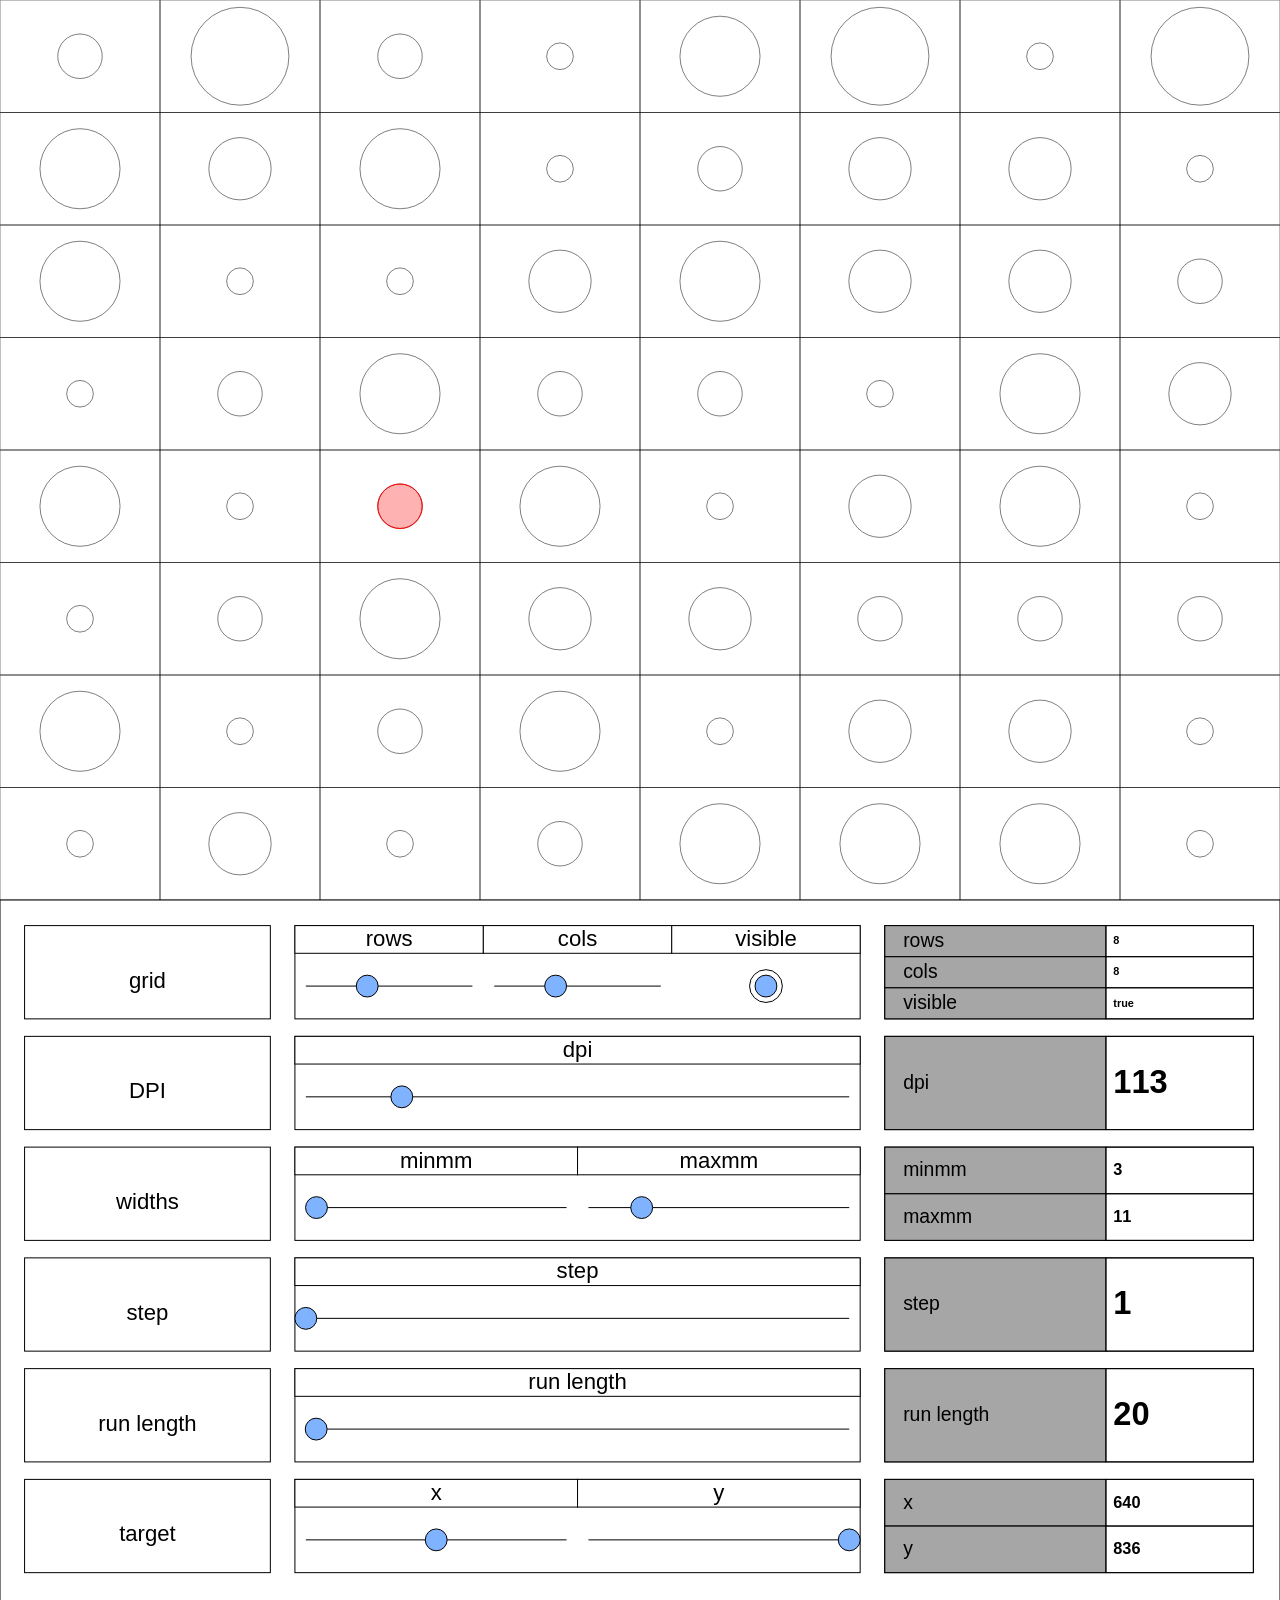
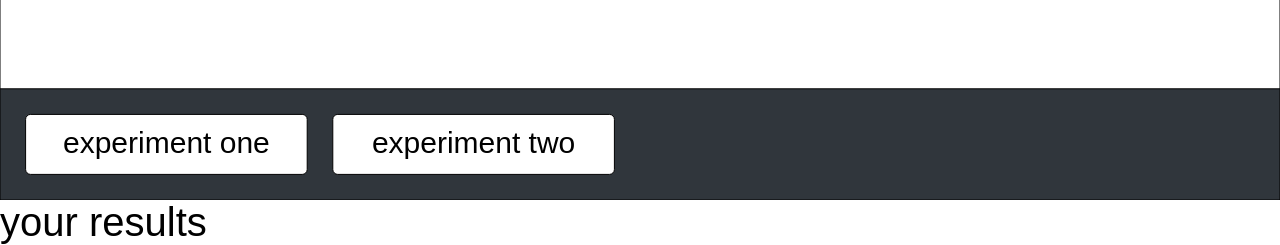
==== index.html @ 15a54bfc "re-add scrolling capability" ====
<!DOCTYPE html>
<head><title>markup for Canvas in HTML 5</title></head>
<!doctype html>
<html class="no-js" lang="en">
  <head>
    <meta charset="utf-8" />
  	<!--<meta name="viewport" content="width=device-width, initial-scale=1.0, maximum-scale=1.0, user-scalable=0" />-->
	<meta name="apple-mobile-web-app-capable" content="yes" />
	<meta name="mobile-web-app-capable" content="yes" />
	<meta name="apple-mobile-web-app-status-bar-style" content="black-translucent">
	<!--<link href='http://fonts.googleapis.com/css?family=Oswald&subset=latin,latin-ext' rel='stylesheet' type='text/css'>
   <link href='http://fonts.googleapis.com/css?family=Varela+Round' rel='stylesheet' type='text/css'>-->
    <title>fitts</title>
  </head>
  <body>
  	<style>
  		
  		
  		body{
  			background-color:#fff;
  			/*font-family: 'Oswald', sans-serif;*/
  			font-family: 'Varela Round', sans-serif;
  			margin: 0;
  			overflow:auto;
  			/*hidden*/
  		}
  	</style>
  
	<svg id="svg"></svg>
    
   <script data-main="js/fitts.js" src="js/require/require.js"></script>
  </body>
</html>
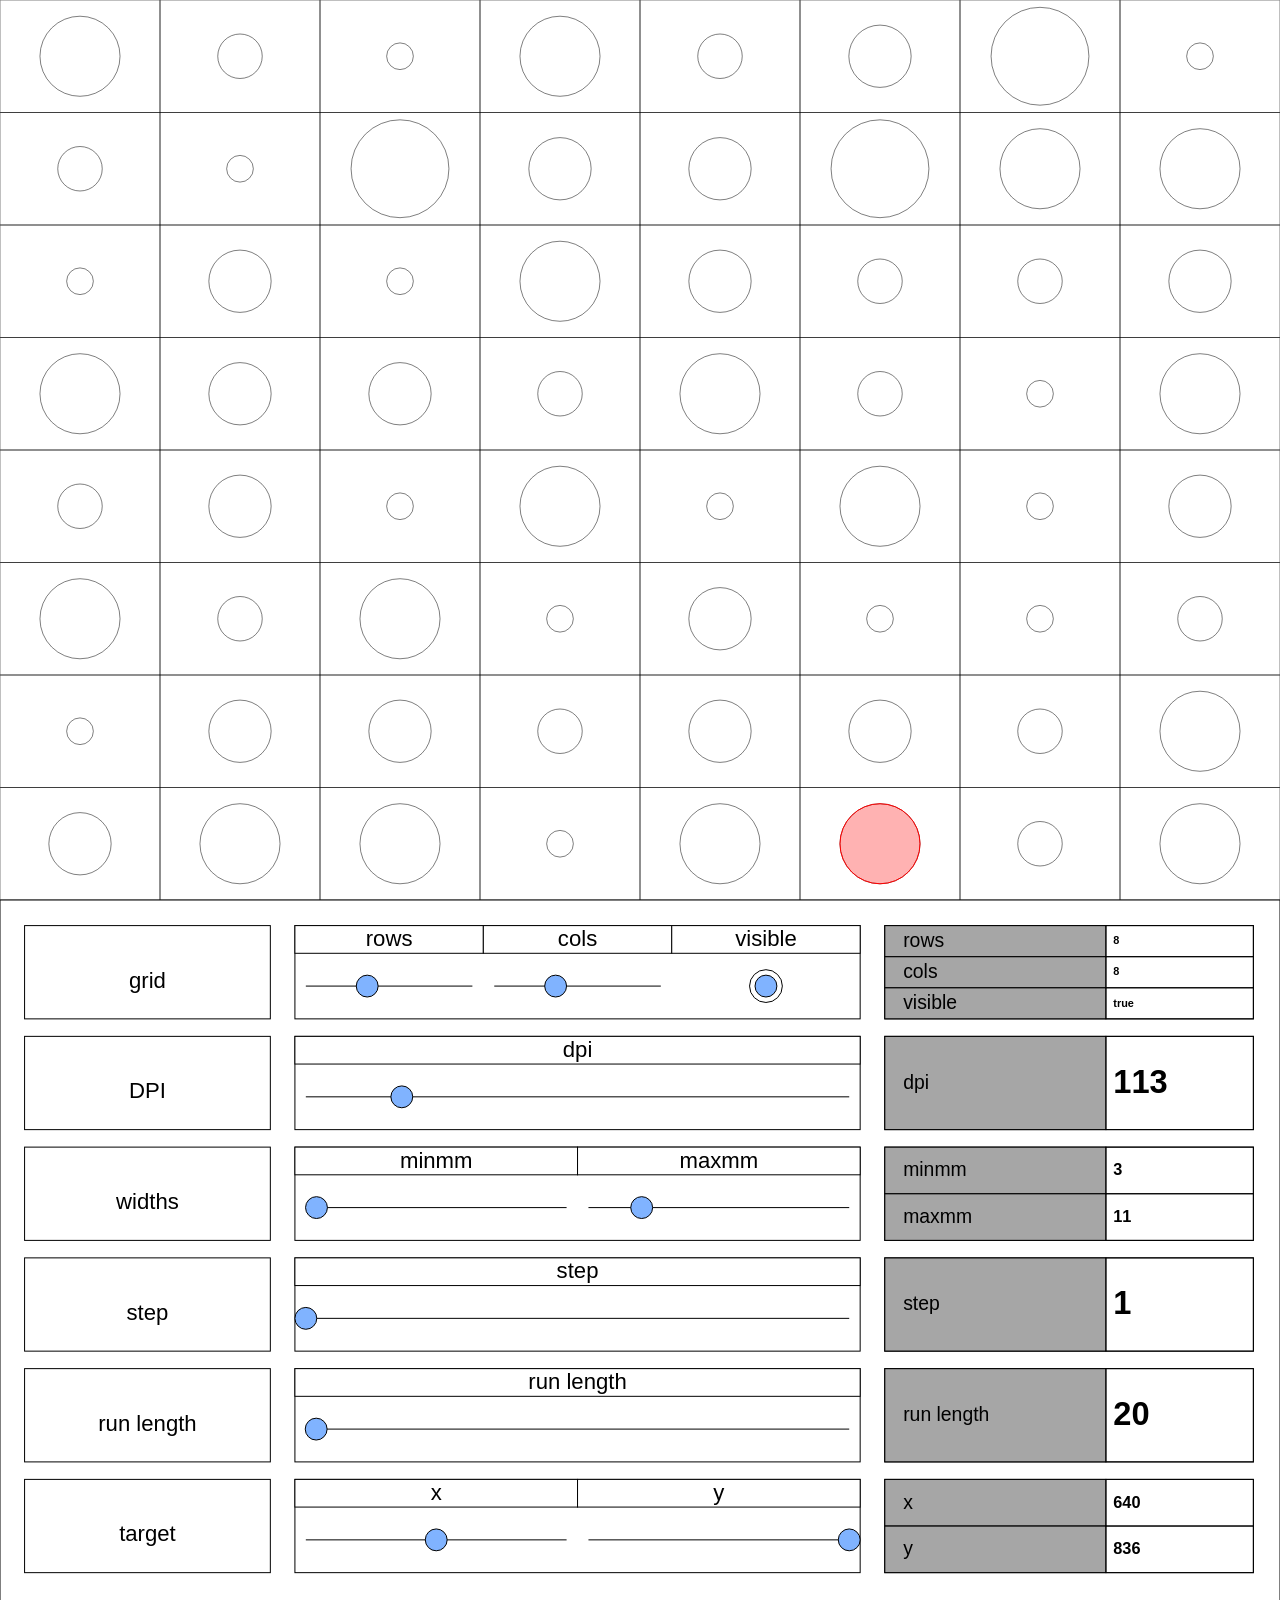
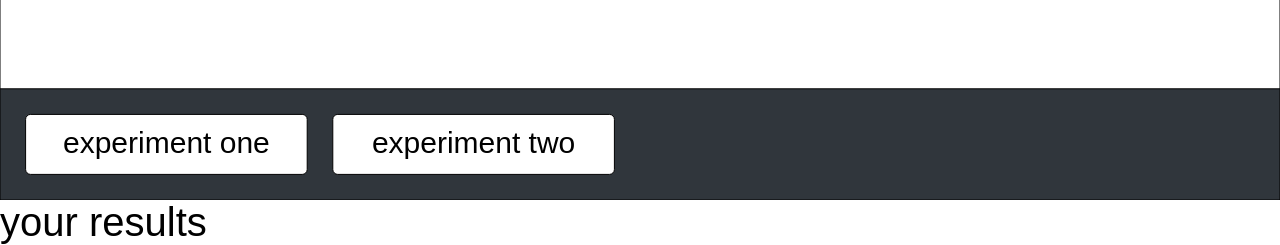
==== commit 6d1cdcd9: "re-add scrolling capability" ====
--- a/index.html
+++ b/index.html
@@ -4,7 +4,7 @@
 <html class="no-js" lang="en">
   <head>
     <meta charset="utf-8" />
-  	<!--<meta name="viewport" content="width=device-width, initial-scale=1.0, maximum-scale=1.0, user-scalable=0" />-->
+  	<meta name="viewport" content="width=device-width, initial-scale=1.0, maximum-scale=1.0, user-scalable=0" />
 	<meta name="apple-mobile-web-app-capable" content="yes" />
 	<meta name="mobile-web-app-capable" content="yes" />
 	<meta name="apple-mobile-web-app-status-bar-style" content="black-translucent">
@@ -21,8 +21,8 @@
   			/*font-family: 'Oswald', sans-serif;*/
   			font-family: 'Varela Round', sans-serif;
   			margin: 0;
-  			overflow:auto;
-  			/*hidden*/
+  			overflow:hidden;
+  		
   		}
   	</style>
   
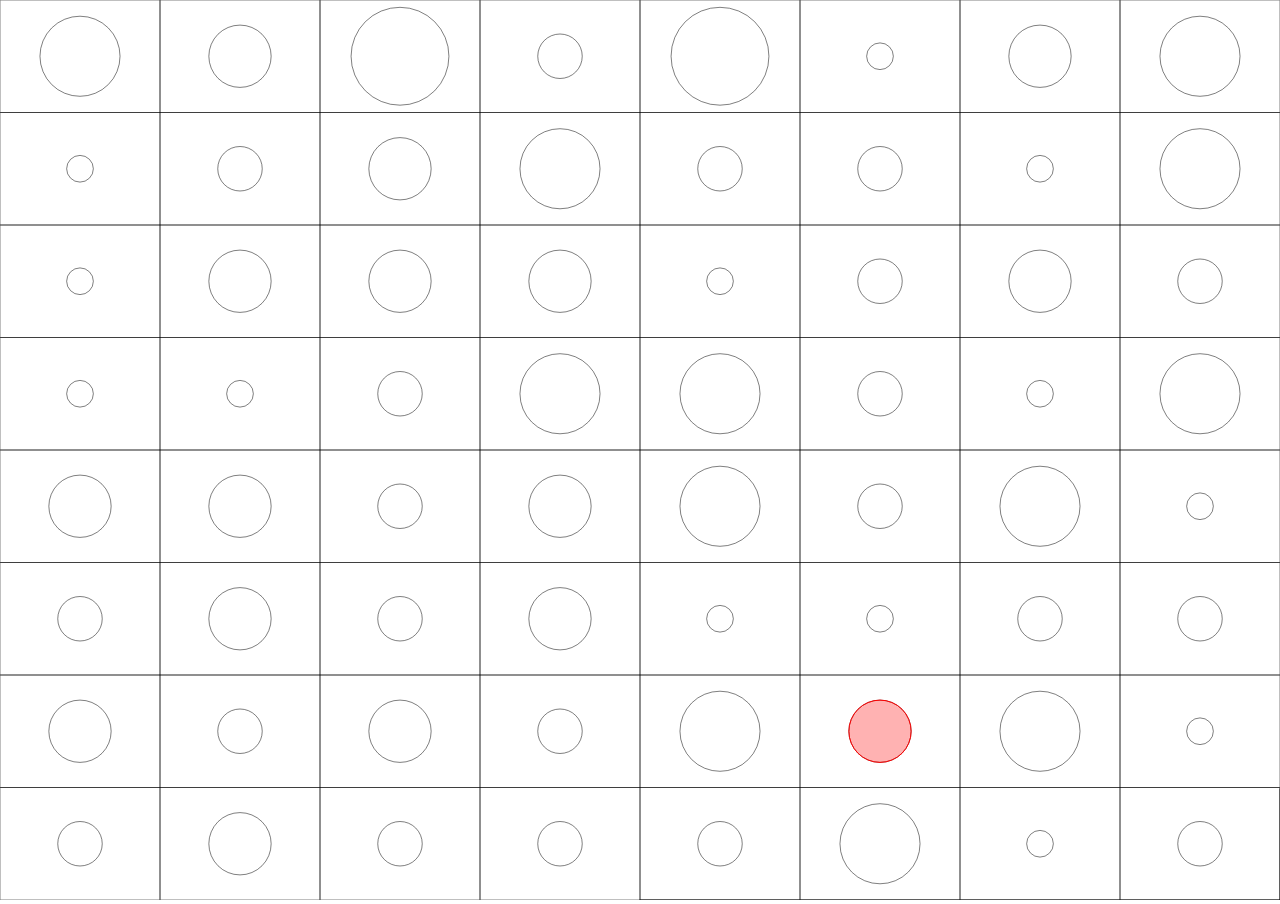
==== commit 638481cd: "show results and parameters" ====
--- a/index.html
+++ b/index.html
@@ -8,6 +8,7 @@
 	<meta name="apple-mobile-web-app-capable" content="yes" />
 	<meta name="mobile-web-app-capable" content="yes" />
 	<meta name="apple-mobile-web-app-status-bar-style" content="black-translucent">
+	 <link href='bootstrap/css/bootstrap.css' rel='stylesheet' type='text/css'>
 	<!--<link href='http://fonts.googleapis.com/css?family=Oswald&subset=latin,latin-ext' rel='stylesheet' type='text/css'>
    <link href='http://fonts.googleapis.com/css?family=Varela+Round' rel='stylesheet' type='text/css'>-->
     <title>fitts</title>
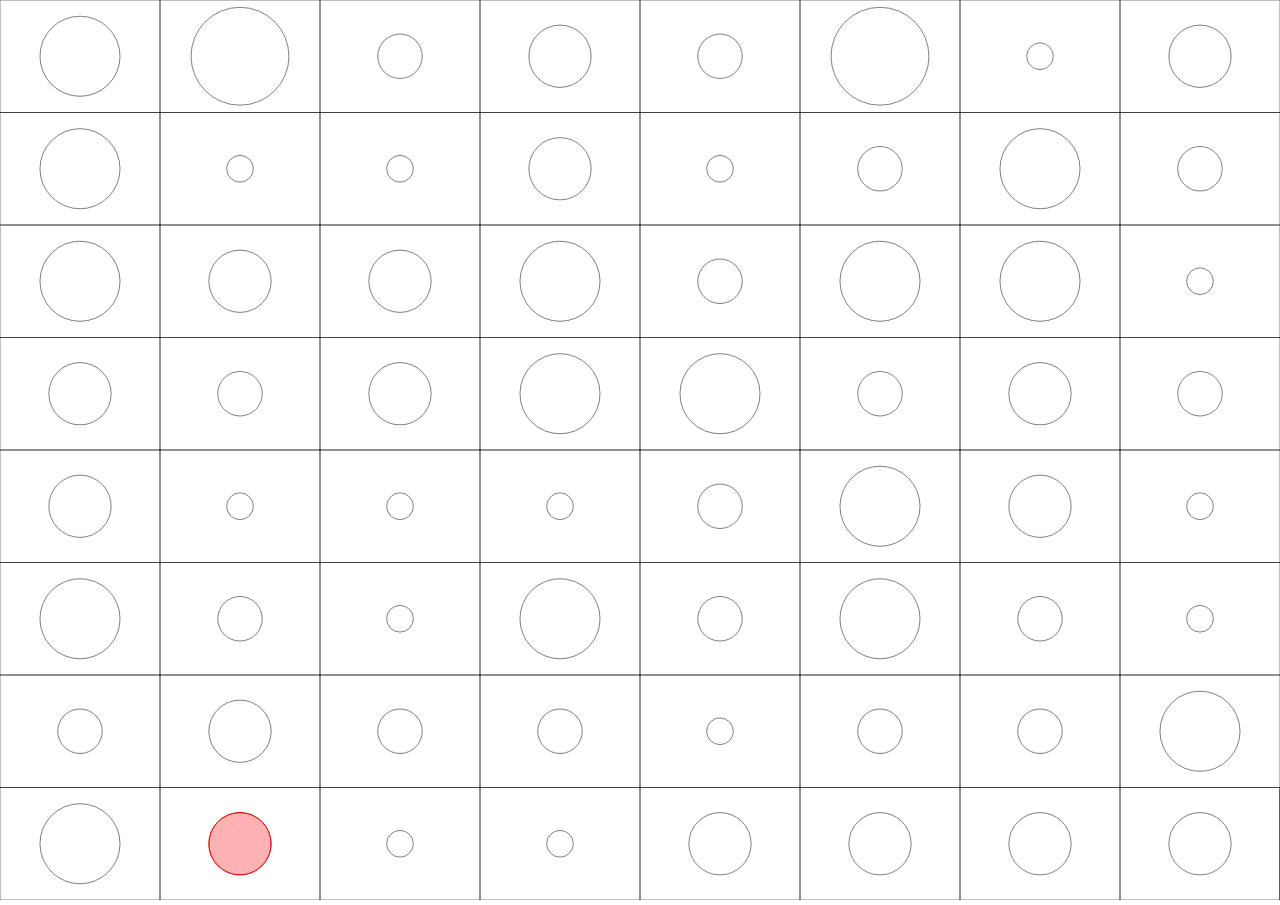
==== commit a6072ec5: "added cache manifest" ====
--- a/index.html
+++ b/index.html
@@ -1,7 +1,7 @@
 <!DOCTYPE html>
-<head><title>markup for Canvas in HTML 5</title></head>
+<head><title>Fitts experiment</title></head>
 <!doctype html>
-<html class="no-js" lang="en">
+<html class="no-js" lang="en" manifest="manifest.mf">
   <head>
     <meta charset="utf-8" />
   	<meta name="viewport" content="width=device-width, initial-scale=1.0, maximum-scale=1.0, user-scalable=0" />
@@ -9,8 +9,6 @@
 	<meta name="mobile-web-app-capable" content="yes" />
 	<meta name="apple-mobile-web-app-status-bar-style" content="black-translucent">
 	 <link href='bootstrap/css/bootstrap.css' rel='stylesheet' type='text/css'>
-	<!--<link href='http://fonts.googleapis.com/css?family=Oswald&subset=latin,latin-ext' rel='stylesheet' type='text/css'>
-   <link href='http://fonts.googleapis.com/css?family=Varela+Round' rel='stylesheet' type='text/css'>-->
     <title>fitts</title>
   </head>
   <body>
@@ -19,8 +17,6 @@
   		
   		body{
   			background-color:#fff;
-  			/*font-family: 'Oswald', sans-serif;*/
-  			font-family: 'Varela Round', sans-serif;
   			margin: 0;
   			overflow:hidden;
   		
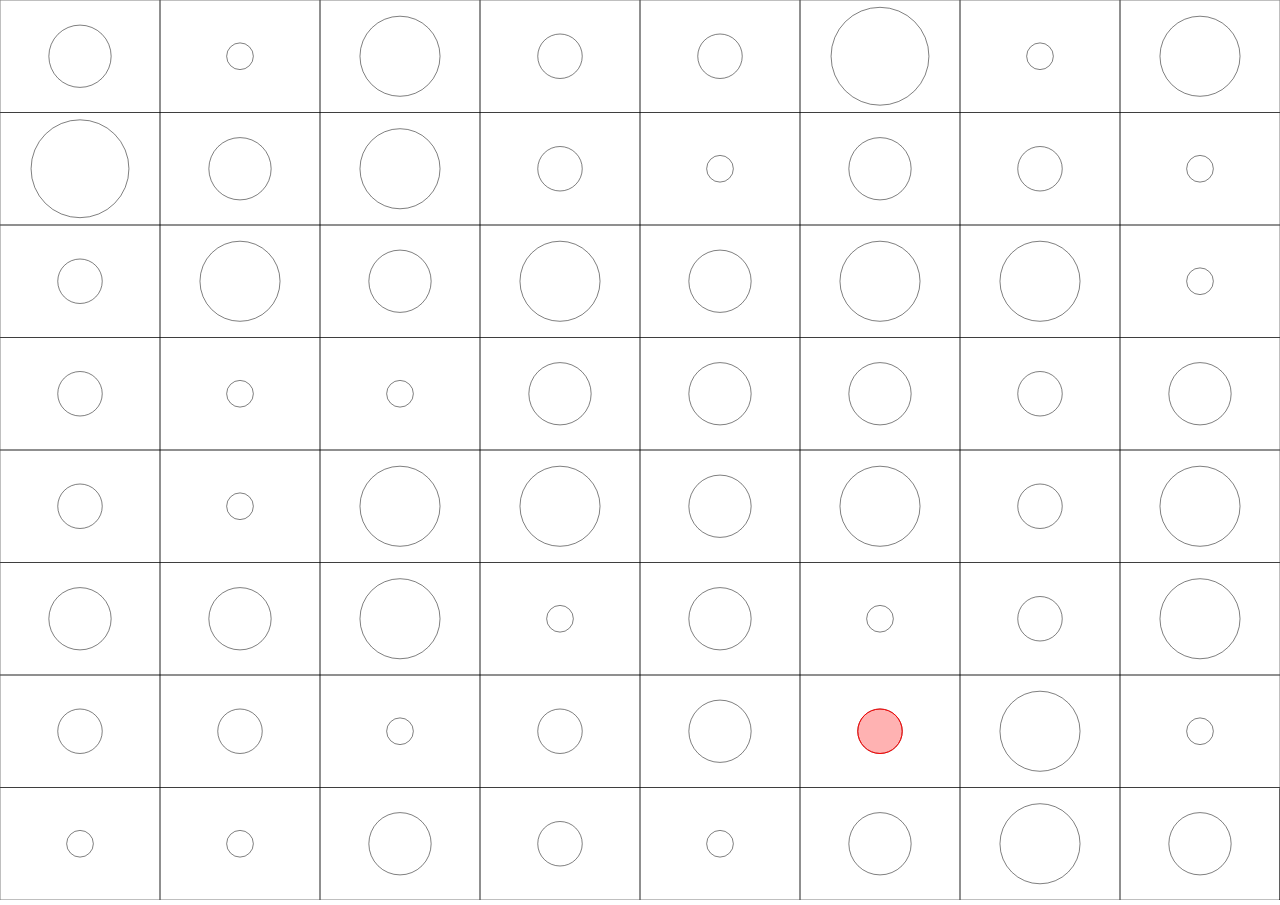
==== commit c896314a: "changed manifest file name" ====
--- a/index.html
+++ b/index.html
@@ -1,7 +1,7 @@
 <!DOCTYPE html>
 <head><title>Fitts experiment</title></head>
 <!doctype html>
-<html class="no-js" lang="en" manifest="manifest.mf">
+<html manifest="./manifest.txt">
   <head>
     <meta charset="utf-8" />
   	<meta name="viewport" content="width=device-width, initial-scale=1.0, maximum-scale=1.0, user-scalable=0" />
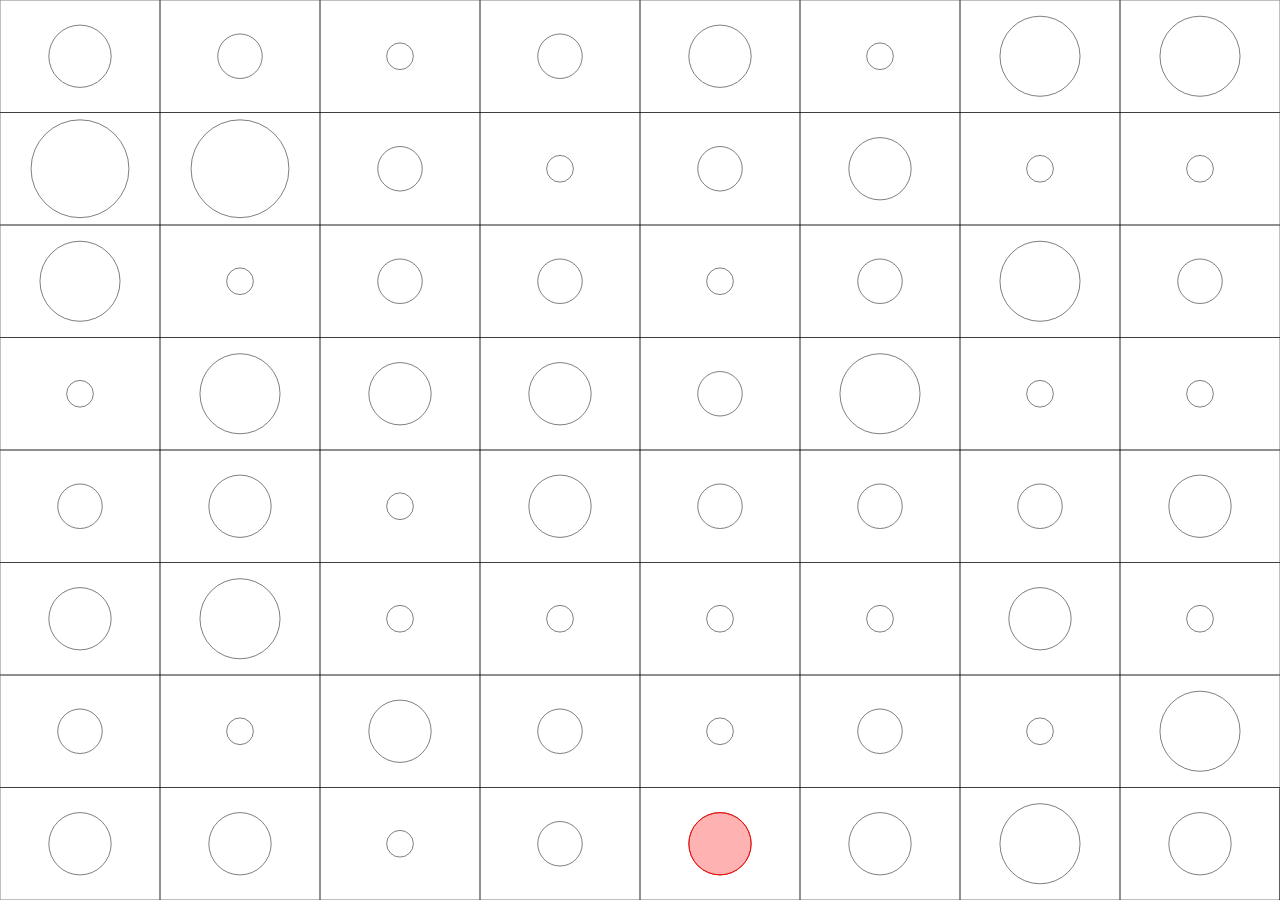
==== commit 85f11232: "changed manifest file suffix" ====
--- a/index.html
+++ b/index.html
@@ -1,7 +1,7 @@
 <!DOCTYPE html>
 <head><title>Fitts experiment</title></head>
 <!doctype html>
-<html manifest="./manifest.txt">
+<html manifest="./manifest.appcache">
   <head>
     <meta charset="utf-8" />
   	<meta name="viewport" content="width=device-width, initial-scale=1.0, maximum-scale=1.0, user-scalable=0" />
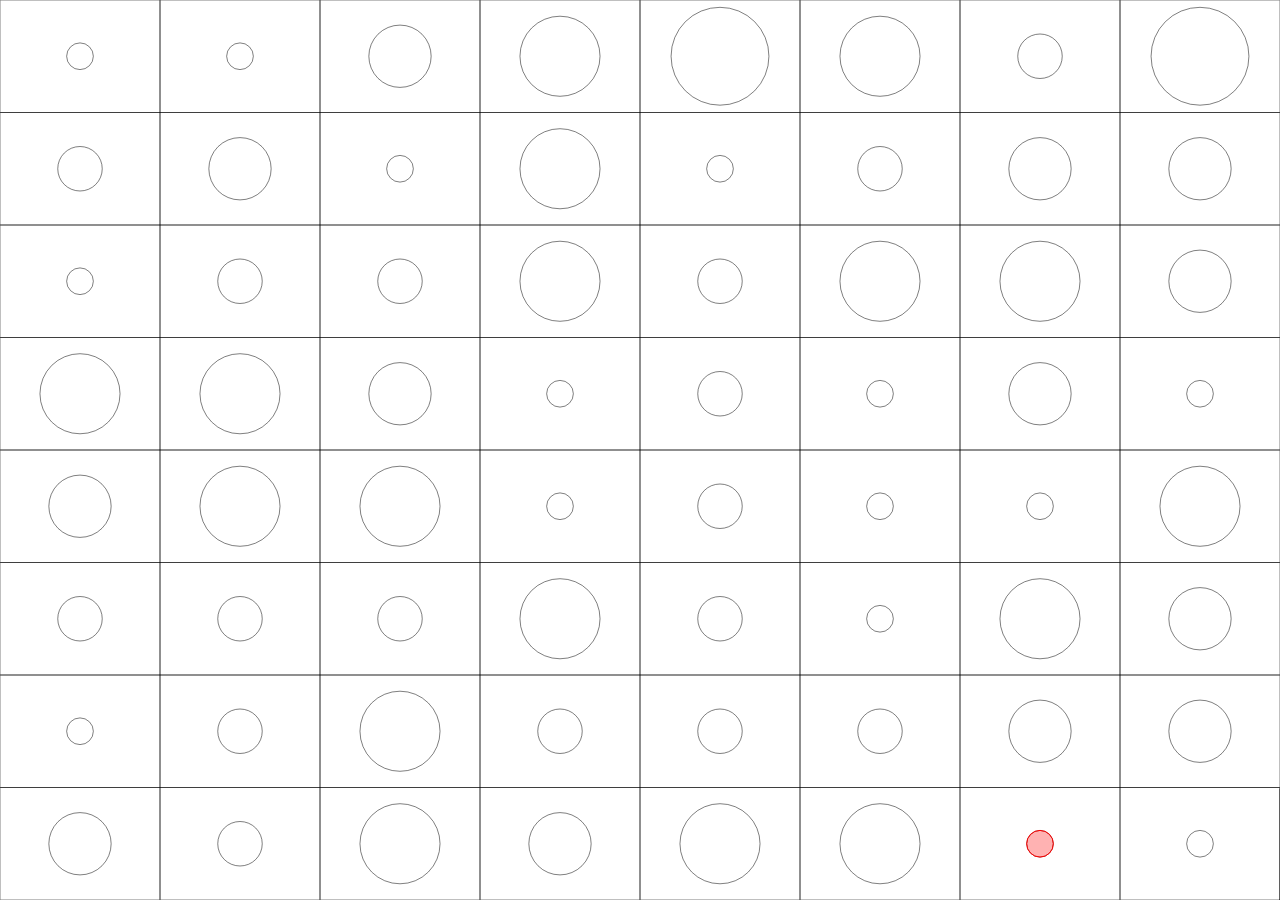
==== commit f3f14735: "updated dodgy html structure" ====
--- a/index.html
+++ b/index.html
@@ -1,8 +1,6 @@
 <!DOCTYPE html>
-<head><title>Fitts experiment</title></head>
-<!doctype html>
 <html manifest="./manifest.appcache">
-  <head>
+  <head><title>Fitts experiment</title></head>
     <meta charset="utf-8" />
   	<meta name="viewport" content="width=device-width, initial-scale=1.0, maximum-scale=1.0, user-scalable=0" />
 	<meta name="apple-mobile-web-app-capable" content="yes" />
@@ -12,19 +10,19 @@
     <title>fitts</title>
   </head>
   <body>
-  	<style>
-  		
-  		
-  		body{
-  			background-color:#fff;
-  			margin: 0;
-  			overflow:hidden;
-  		
-  		}
-  	</style>
-  
+	<style>
+
+
+		body{
+			background-color:#fff;
+			margin: 0;
+			overflow:hidden;
+
+		}
+	</style>
+
 	<svg id="svg"></svg>
-    
-   <script data-main="js/fitts.js" src="js/require/require.js"></script>
+
+	<script data-main="js/fitts.js" src="js/require/require.js"></script>
   </body>
 </html>
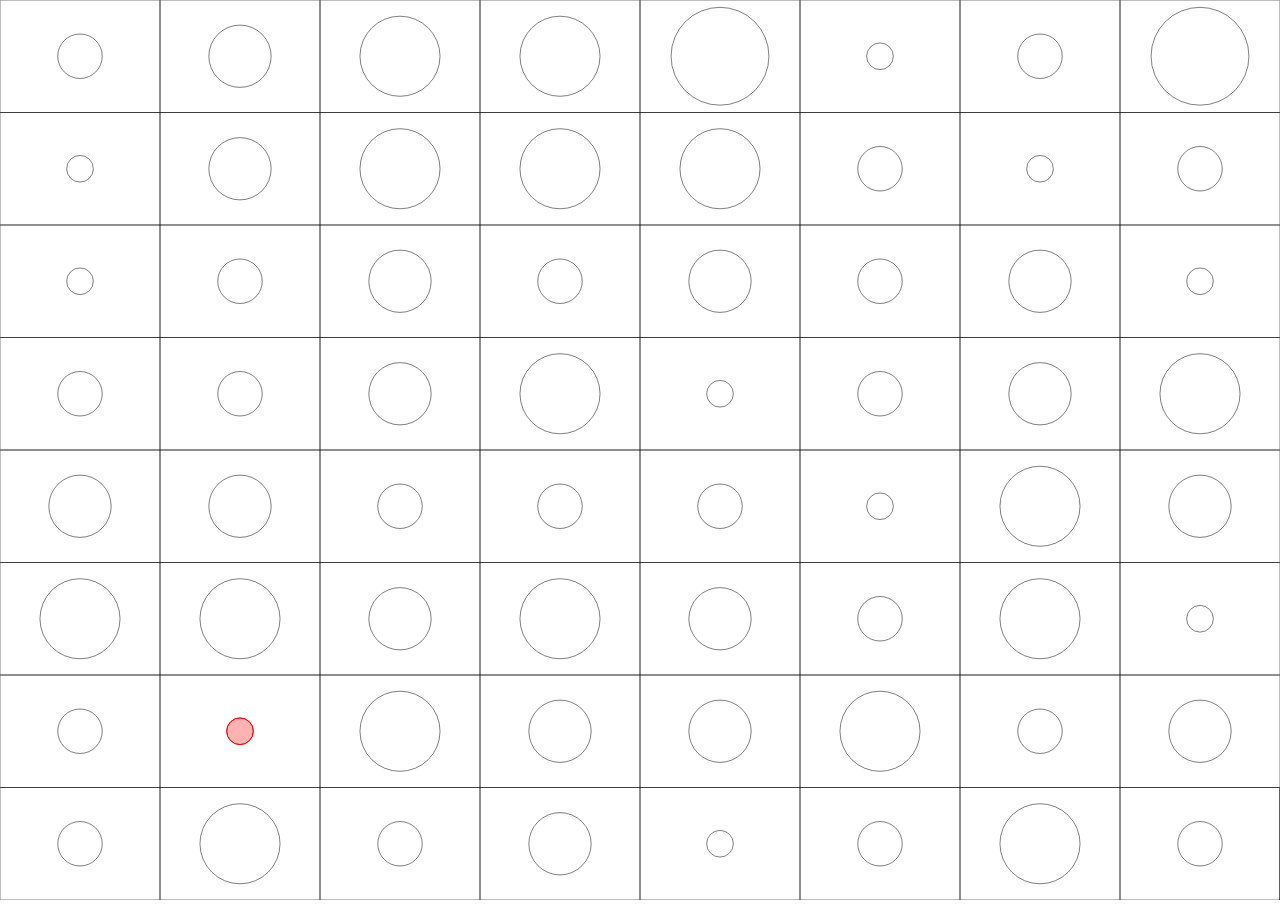
==== commit e4cc87b5: "updated dodgy html structure" ====
--- a/index.html
+++ b/index.html
@@ -1,13 +1,12 @@
 <!DOCTYPE html>
 <html manifest="./manifest.appcache">
-  <head><title>Fitts experiment</title></head>
+  <head><title>Fitts experiment</title>
     <meta charset="utf-8" />
   	<meta name="viewport" content="width=device-width, initial-scale=1.0, maximum-scale=1.0, user-scalable=0" />
 	<meta name="apple-mobile-web-app-capable" content="yes" />
 	<meta name="mobile-web-app-capable" content="yes" />
 	<meta name="apple-mobile-web-app-status-bar-style" content="black-translucent">
 	 <link href='bootstrap/css/bootstrap.css' rel='stylesheet' type='text/css'>
-    <title>fitts</title>
   </head>
   <body>
 	<style>
